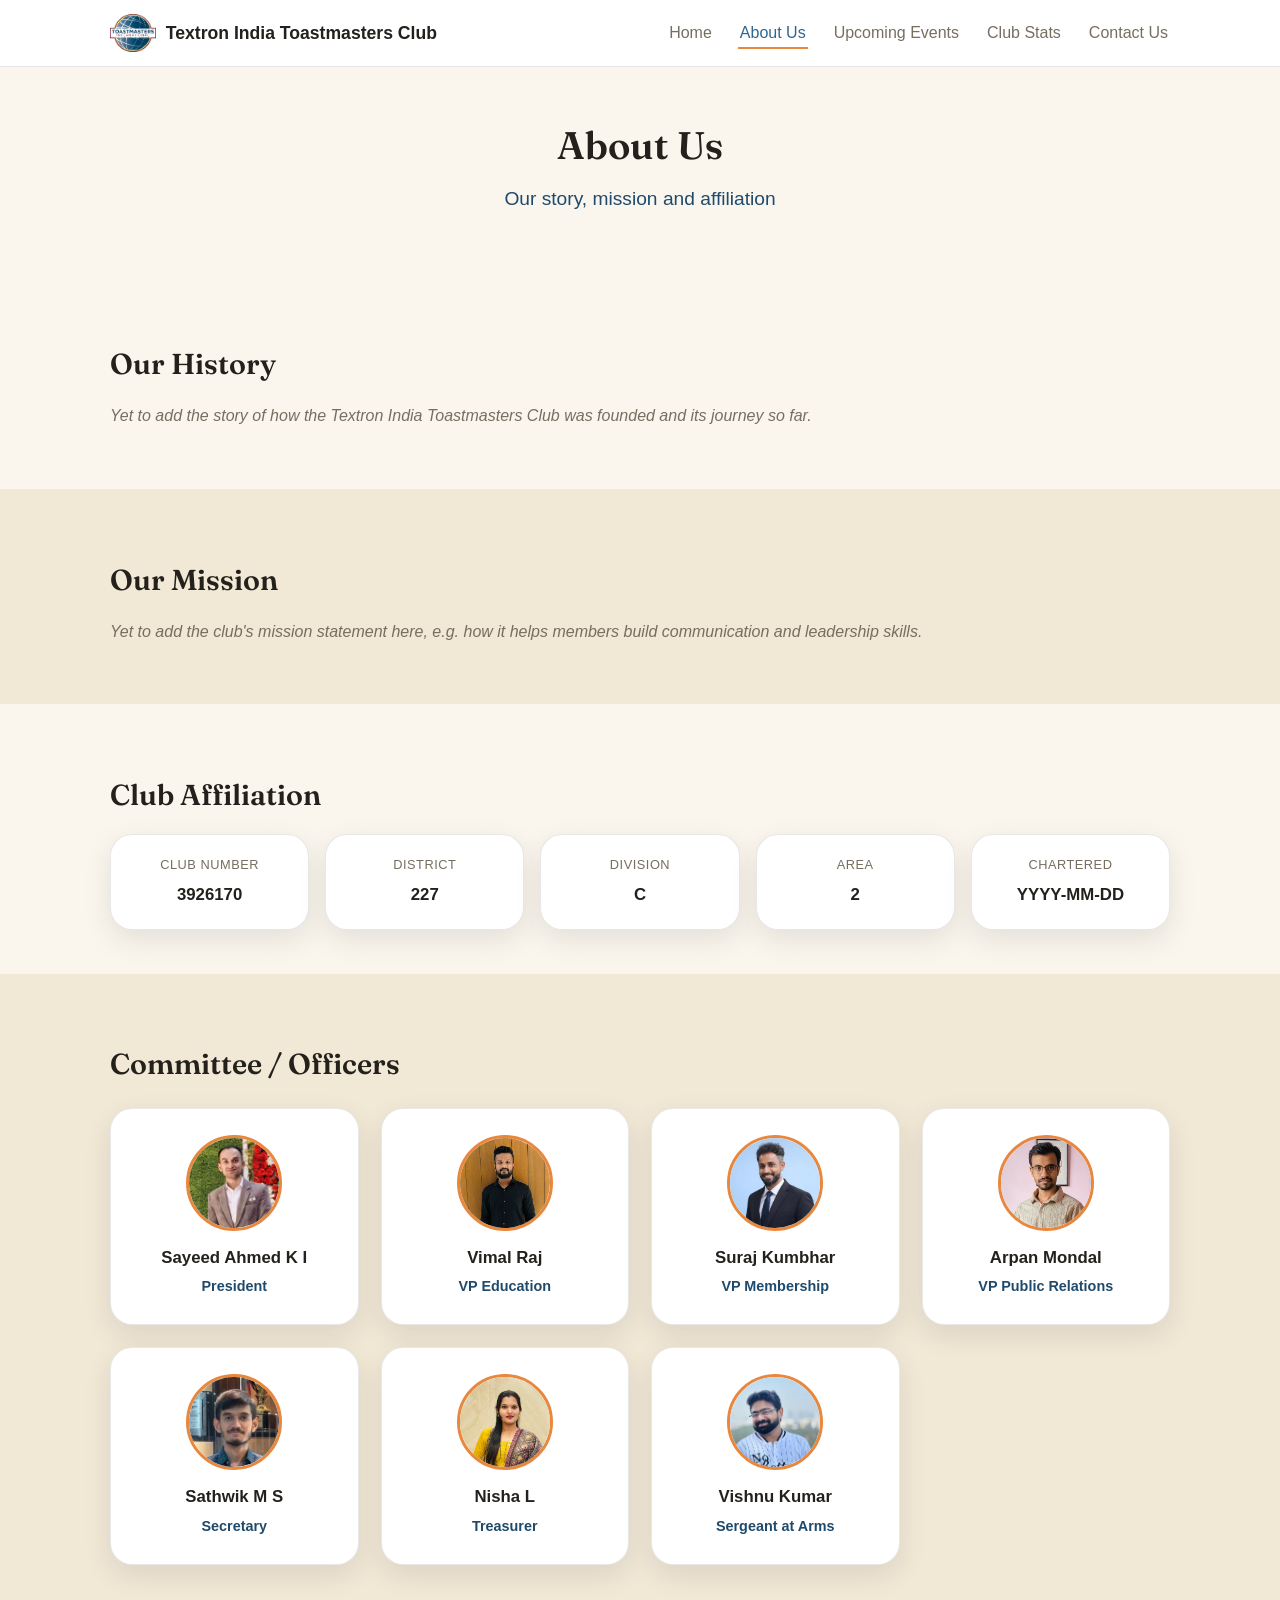
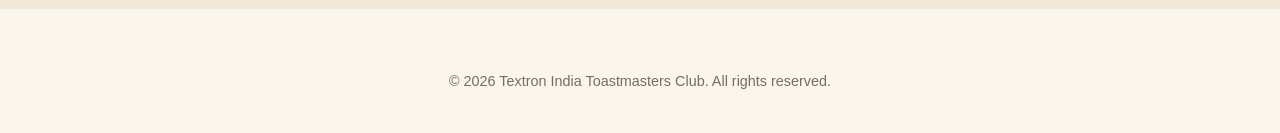
==== about.html @ f353d0d5 "Initial Commit" ====
<!DOCTYPE html>
<html lang="en">
<head>
  <meta charset="UTF-8" />
  <meta name="viewport" content="width=device-width, initial-scale=1.0" />
  <title>Textron India Toastmasters Club | About Us</title>
  <meta name="description" content="Learn about the Textron India Toastmasters Club's history, mission and affiliation." />
  <link rel="icon" type="image/png" href="assets/favicon.png" />
  <link rel="stylesheet" href="css/style.css" />
</head>
<body>
  <header class="site-header">
    <nav class="nav">
      <a href="index.html" class="nav-brand"><img src="assets/logo/toastmasters-logo.png" alt="Toastmasters Logo" class="logo" onerror="this.remove()" /> Textron India Toastmasters Club</a>
      <button class="nav-toggle" aria-label="Toggle navigation">&#9776;</button>
      <ul class="nav-links">
        <li><a href="index.html">Home</a></li>
        <li><a href="about.html">About Us</a></li>
        <li><a href="events.html">Upcoming Events</a></li>
        <li><a href="stats.html">Club Stats</a></li>
        <li><a href="contact.html">Contact Us</a></li>
      </ul>
    </nav>
  </header>

  <main>
    <section class="hero">
      <div class="container">
        <h1>About Us</h1>
        <p class="tagline">Our story, mission and affiliation</p>
      </div>
    </section>

    <section>
      <div class="container">
        <h2>Our History</h2>
        <p id="about-history" class="loading-msg">Loading...</p>
      </div>
    </section>

    <section class="alt">
      <div class="container">
        <h2>Our Mission</h2>
        <p id="about-mission" class="loading-msg">Loading...</p>
      </div>
    </section>

    <section>
      <div class="container">
        <h2>Club Affiliation</h2>
        <div class="info-grid">
          <div class="detail-card">
            <div class="label">Club Number</div>
            <div class="value" id="club-number">-</div>
          </div>
          <div class="detail-card">
            <div class="label">District</div>
            <div class="value" id="club-district">-</div>
          </div>
          <div class="detail-card">
            <div class="label">Division</div>
            <div class="value" id="club-division">-</div>
          </div>
          <div class="detail-card">
            <div class="label">Area</div>
            <div class="value" id="club-area">-</div>
          </div>
          <div class="detail-card">
            <div class="label">Chartered</div>
            <div class="value" id="club-chartered">-</div>
          </div>
        </div>
      </div>
    </section>

    <section class="alt">
      <div class="container">
        <h2>Committee / Officers</h2>
        <div class="officers-grid" id="officers-grid">
          <p class="loading-msg">Loading committee members...</p>
        </div>
      </div>
    </section>
  </main>

  <footer class="site-footer">
    <p>&copy; <span id="footer-year"></span> Textron India Toastmasters Club. All rights reserved.</p>
  </footer>

  <script src="js/main.js"></script>
  <script src="js/about.js"></script>
  <script src="js/committee.js"></script>
</body>
</html>
---- css/style.css ----
/* ---------- Variables ---------- */
@import url("https://fonts.googleapis.com/css2?family=Fraunces:opsz,wght@9..144,600&display=swap");

:root {
  --cream: #faf6ee;
  --cream-soft: #f1e8d6;
  --card-bg: #ffffff;
  --ink: #24211d;
  --text-muted: #766e60;
  --blue: #2f6690;
  --blue-dark: #1f4a6b;
  --orange: #e8873e;
  --orange-dark: #cf7530;
  --border: rgba(36, 33, 29, 0.1);
  --radius: 22px;
  --radius-pill: 999px;
  --shadow: 0 10px 28px rgba(36, 33, 29, 0.1);
  --font-serif: "Fraunces", Georgia, serif;
  --max-width: 1100px;
}

* {
  box-sizing: border-box;
}

html {
  scroll-behavior: smooth;
}

body {
  margin: 0;
  font-family: "Segoe UI", Roboto, Helvetica, Arial, sans-serif;
  color: var(--ink);
  line-height: 1.6;
  background: var(--cream);
  min-height: 100vh;
}

img {
  max-width: 100%;
  display: block;
}

a {
  color: var(--blue);
  text-decoration: none;
}

a:hover {
  text-decoration: underline;
}

.container {
  max-width: var(--max-width);
  margin: 0 auto;
  padding: 0 20px;
}

/* ---------- Card helper ---------- */
.site-header,
.detail-card,
.officer-card {
  background: var(--card-bg);
  border: 1px solid var(--border);
}

/* ---------- Header / Nav ---------- */
.site-header {
  position: sticky;
  top: 0;
  z-index: 100;
  border-left: none;
  border-right: none;
  border-top: none;
}

.nav {
  display: flex;
  align-items: center;
  justify-content: space-between;
  padding: 14px 20px;
  max-width: var(--max-width);
  margin: 0 auto;
}

.nav-brand {
  display: flex;
  align-items: center;
  gap: 10px;
  font-weight: 700;
  font-size: 1.1rem;
  color: var(--ink);
}

.nav-brand:hover {
  text-decoration: none;
}

.logo {
  height: 38px;
  width: auto;
}

.nav-links {
  display: flex;
  gap: 24px;
  list-style: none;
  margin: 0;
  padding: 0;
}

.nav-links a {
  color: var(--text-muted);
  font-weight: 500;
  padding: 6px 2px;
  border-bottom: 2px solid transparent;
}

.nav-links a:hover,
.nav-links a.active {
  color: var(--blue);
  border-bottom-color: var(--orange);
  text-decoration: none;
}

.nav-toggle {
  display: none;
  background: none;
  border: none;
  font-size: 1.6rem;
  cursor: pointer;
  color: var(--ink);
}

@media (max-width: 720px) {
  .nav-toggle {
    display: block;
  }

  .nav-links {
    position: absolute;
    top: 100%;
    left: 0;
    right: 0;
    background: var(--card-bg);
    flex-direction: column;
    gap: 0;
    display: none;
    border-bottom: 1px solid var(--border);
  }

  .nav-links.open {
    display: flex;
  }

  .nav-links li {
    border-top: 1px solid var(--border);
  }

  .nav-links a {
    display: block;
    padding: 14px 20px;
  }
}

/* ---------- Hero ---------- */
.hero {
  text-align: center;
  padding: 48px 20px 40px;
}

.hero h1 {
  font-size: 2.4rem;
  margin: 0 0 8px;
  font-family: var(--font-serif);
  font-weight: 600;
  color: var(--ink);
}

.hero p.tagline {
  font-size: 1.2rem;
  color: var(--blue-dark);
  margin: 0 0 18px;
}

.month-picker {
  display: inline-flex;
  align-items: center;
  gap: 10px;
  background: var(--card-bg);
  border: 1px solid var(--border);
  border-radius: var(--radius-pill);
  padding: 8px 18px;
  box-shadow: var(--shadow);
}

.month-picker label {
  font-size: 0.8rem;
  text-transform: uppercase;
  letter-spacing: 0.04em;
  color: var(--text-muted);
  font-weight: 600;
}

.month-picker select {
  border: none;
  background: transparent;
  font-weight: 700;
  color: var(--ink);
  font-size: 0.95rem;
  cursor: pointer;
}

.countdown-label {
  text-transform: uppercase;
  letter-spacing: 0.08em;
  font-size: 0.85rem;
  color: var(--text-muted);
  margin-bottom: 8px;
}

.btn {
  display: inline-block;
  background: var(--orange);
  color: #fff;
  font-weight: 700;
  padding: 12px 28px;
  border-radius: var(--radius-pill);
  border: none;
  cursor: pointer;
  font-size: 1rem;
}

.btn:hover {
  background: var(--orange-dark);
  text-decoration: none;
}

/* ---------- Countdown (flip clock) ---------- */
.countdown {
  display: flex;
  justify-content: center;
  gap: 10px;
  margin: 8px 0 20px;
  flex-wrap: wrap;
}

.countdown-box {
  position: relative;
  background: var(--card-bg);
  border: 1px solid var(--border);
  border-radius: 10px;
  padding: 16px 16px 12px;
  min-width: 76px;
  box-shadow: var(--shadow);
  overflow: hidden;
}

/* the crease down the middle, like a real flip-clock tile */
.countdown-box::before {
  content: "";
  position: absolute;
  top: 50%;
  left: 0;
  right: 0;
  height: 2px;
  background: var(--border);
  transform: translateY(-50%);
}

.countdown-box .num {
  position: relative;
  font-family: "Courier New", monospace;
  font-size: 2rem;
  font-weight: 700;
  display: block;
  line-height: 1;
  color: var(--orange);
}

.countdown-box .label {
  position: relative;
  font-size: 0.65rem;
  text-transform: uppercase;
  letter-spacing: 0.08em;
  color: var(--text-muted);
  margin-top: 8px;
  display: block;
}

.happening-now {
  display: inline-block;
  background: var(--orange);
  color: #fff;
  font-weight: 700;
  font-size: 1.1rem;
  padding: 14px 28px;
  border-radius: var(--radius-pill);
  box-shadow: var(--shadow);
}

/* ---------- Sections ---------- */
section {
  padding: 44px 0;
}

section.alt {
  background: var(--cream-soft);
}

h2 {
  font-family: var(--font-serif);
  font-size: 1.8rem;
  font-weight: 600;
  color: var(--ink);
  margin-bottom: 16px;
}

.meeting-details {
  display: grid;
  grid-template-columns: repeat(auto-fit, minmax(200px, 1fr));
  gap: 18px;
  margin-top: 18px;
}

.detail-card {
  border-radius: var(--radius);
  padding: 20px;
  box-shadow: var(--shadow);
}

.detail-card .label {
  font-size: 0.8rem;
  text-transform: uppercase;
  color: var(--text-muted);
  letter-spacing: 0.04em;
  margin-bottom: 6px;
}

.detail-card .value {
  font-weight: 600;
  font-size: 1.05rem;
}

.contact-card {
  display: block;
  color: inherit;
  transition: transform 0.15s ease;
}

.contact-card:hover {
  transform: translateY(-3px);
  text-decoration: none;
}

.contact-card .value {
  color: var(--blue-dark);
  word-break: break-word;
}

/* ---------- About page grid ---------- */
.info-grid {
  display: grid;
  grid-template-columns: repeat(auto-fit, minmax(150px, 1fr));
  gap: 16px;
  margin-top: 16px;
}

.info-grid .detail-card {
  text-align: center;
}

/* ---------- Committee cards ---------- */
.officers-grid {
  display: grid;
  grid-template-columns: repeat(auto-fit, minmax(220px, 1fr));
  gap: 22px;
  margin-top: 20px;
}

.officer-card {
  border-radius: var(--radius);
  text-align: center;
  padding: 26px 18px;
  box-shadow: var(--shadow);
}

.officer-photo {
  width: 96px;
  height: 96px;
  border-radius: 50%;
  margin: 0 auto 14px;
  object-fit: cover;
  border: 3px solid var(--orange);
}

.officer-photo.initials {
  display: flex;
  align-items: center;
  justify-content: center;
  background: var(--blue);
  color: #fff;
  font-weight: 700;
  font-size: 1.4rem;
}

.officer-card h3 {
  margin: 0 0 4px;
  font-size: 1.05rem;
}

.officer-card .role {
  color: var(--blue-dark);
  font-weight: 600;
  font-size: 0.9rem;
}

/* ---------- Section head + Show all button ---------- */
.section-head {
  display: flex;
  align-items: center;
  justify-content: space-between;
  gap: 12px;
  flex-wrap: wrap;
}

.section-head h2 {
  margin-bottom: 0;
}

.btn-link {
  background: var(--card-bg);
  border: 1px solid var(--border);
  color: var(--blue-dark);
  font-weight: 600;
  font-size: 0.85rem;
  padding: 8px 18px;
  border-radius: var(--radius-pill);
  cursor: pointer;
}

.btn-link:hover {
  background: var(--cream-soft);
}

/* ---------- Leaderboards (podium + rings) ---------- */
.chart {
  margin-top: 20px;
}

.podium {
  display: flex;
  align-items: flex-end;
  justify-content: center;
  gap: 18px;
  flex-wrap: wrap;
}

.podium-card {
  background: var(--card-bg);
  border: 2px solid var(--orange);
  border-radius: var(--radius);
  box-shadow: var(--shadow);
  padding: 22px 16px;
  width: 190px;
  text-align: center;
}

.podium-card.rank-1 {
  order: 2;
  padding-top: 30px;
  padding-bottom: 30px;
}

.podium-card.rank-2 {
  order: 1;
}

.podium-card.rank-3 {
  order: 3;
}

.ring {
  width: 84px;
  height: 84px;
  border-radius: 50%;
  margin: 0 auto 12px;
  display: flex;
  align-items: center;
  justify-content: center;
}

.ring-inner {
  width: 64px;
  height: 64px;
  border-radius: 50%;
  background: var(--card-bg);
  display: flex;
  align-items: center;
  justify-content: center;
  font-size: 1.4rem;
  font-weight: 700;
  color: var(--ink);
}

.podium-kicker {
  font-size: 0.65rem;
  font-weight: 700;
  text-transform: uppercase;
  letter-spacing: 0.06em;
  color: var(--orange-dark);
  margin-bottom: 2px;
}

.podium-name {
  font-weight: 700;
  font-size: 0.95rem;
  overflow: hidden;
  text-overflow: ellipsis;
  white-space: nowrap;
}

.podium-value {
  color: var(--text-muted);
  font-size: 0.8rem;
  margin-top: 4px;
}

.rest-list {
  max-width: 560px;
  margin: 20px auto 0;
  display: flex;
  flex-direction: column;
  gap: 10px;
}

.rest-row {
  display: flex;
  align-items: center;
  gap: 14px;
  background: var(--card-bg);
  border: 1px solid var(--border);
  border-radius: var(--radius-pill);
  padding: 10px 20px;
}

.rest-rank {
  font-weight: 700;
  color: var(--text-muted);
  width: 24px;
  flex-shrink: 0;
}

.rest-kicker {
  font-size: 0.65rem;
  font-weight: 700;
  text-transform: uppercase;
  letter-spacing: 0.06em;
  color: var(--orange-dark);
  flex-shrink: 0;
}

.rest-name {
  flex: 1;
  font-weight: 600;
  overflow: hidden;
  text-overflow: ellipsis;
  white-space: nowrap;
}

.rest-value {
  color: var(--orange-dark);
  font-weight: 700;
  font-size: 0.9rem;
}

/* ---------- Stats tables (used inside modals) ---------- */
.stats-table {
  width: 100%;
  border-collapse: collapse;
  min-width: 480px;
}

.stats-table th,
.stats-table td {
  text-align: left;
  padding: 12px 18px;
  border-bottom: 1px solid var(--border);
  white-space: nowrap;
}

.stats-table th {
  color: var(--text-muted);
  text-transform: uppercase;
  font-size: 0.75rem;
  letter-spacing: 0.04em;
}

.stats-table tbody tr:last-child td {
  border-bottom: none;
}

.stats-table tbody tr:nth-child(-n + 3) td:first-child {
  color: var(--orange);
  font-weight: 700;
}

/* ---------- People's Choice Awards ---------- */
.pca-list {
  display: grid;
  grid-template-columns: repeat(auto-fit, minmax(240px, 1fr));
  gap: 18px;
  margin-top: 18px;
}

.pca-card {
  text-align: left;
  background: var(--card-bg);
  border: 1px solid var(--border);
  border-radius: var(--radius);
  box-shadow: var(--shadow);
  padding: 20px;
}

.pca-date {
  font-family: var(--font-serif);
  font-weight: 600;
  font-size: 1.05rem;
}

.pca-awards {
  list-style: none;
  margin: 10px 0 0;
  padding: 0;
}

.pca-awards li {
  padding: 6px 0;
  border-top: 1px solid var(--border);
  font-weight: 600;
}

.pca-awards li:first-child {
  border-top: none;
}

.pca-awards .label {
  display: block;
  font-size: 0.7rem;
  text-transform: uppercase;
  letter-spacing: 0.04em;
  color: var(--text-muted);
  font-weight: 500;
}

/* ---------- Modals ---------- */
.modal {
  border: none;
  border-radius: var(--radius);
  box-shadow: var(--shadow);
  padding: 0;
  width: min(720px, 92vw);
  max-height: 82vh;
}

.modal::backdrop {
  background: rgba(36, 33, 29, 0.5);
}

.modal-header {
  display: flex;
  align-items: center;
  justify-content: space-between;
  padding: 18px 22px;
  border-bottom: 1px solid var(--border);
}

.modal-header h3 {
  font-family: var(--font-serif);
  margin: 0;
}

.modal-close {
  background: none;
  border: none;
  font-size: 1.4rem;
  line-height: 1;
  cursor: pointer;
  color: var(--text-muted);
}

.modal-close:hover {
  color: var(--ink);
}

.modal-body {
  padding: 18px 22px 22px;
  overflow: auto;
  max-height: calc(82vh - 64px);
}

.modal-body .pca-list {
  margin-top: 0;
}

/* ---------- Upcoming Events ---------- */
.events-grid {
  display: grid;
  grid-template-columns: repeat(auto-fit, minmax(300px, 1fr));
  gap: 24px;
  margin-top: 20px;
}

.event-card {
  background: var(--card-bg);
  border: 1px solid var(--border);
  border-radius: var(--radius);
  box-shadow: var(--shadow);
  overflow: hidden;
  cursor: pointer;
  transition: transform 0.15s ease;
}

.event-card:hover {
  transform: translateY(-4px);
}

.event-poster {
  width: 100%;
  aspect-ratio: 297 / 210;
  object-fit: contain;
  background: var(--cream-soft);
}

.event-meta {
  display: flex;
  justify-content: space-between;
  align-items: center;
  gap: 10px;
  padding: 14px 18px;
  border-top: 1px solid var(--border);
}

.event-date {
  font-size: 0.8rem;
  color: var(--blue-dark);
  font-weight: 600;
  white-space: nowrap;
}

.event-title {
  font-weight: 700;
  overflow: hidden;
  text-overflow: ellipsis;
  white-space: nowrap;
}

.modal-lightbox {
  width: min(900px, 94vw);
}

.modal-lightbox .modal-body {
  padding: 18px;
  display: flex;
  justify-content: center;
}

.modal-lightbox img {
  max-width: 100%;
  max-height: 76vh;
  border-radius: 8px;
}

/* ---------- Footer ---------- */
.site-footer {
  text-align: center;
  padding: 26px 20px;
  font-size: 0.9rem;
  color: var(--text-muted);
  margin-top: 20px;
}

.site-footer a {
  color: var(--blue-dark);
}

/* ---------- Utility ---------- */
.text-center {
  text-align: center;
}

.loading-msg {
  color: var(--text-muted);
  font-style: italic;
}

/* hidden easter egg link - looks like plain text on purpose */
.easter-egg {
  color: inherit;
  text-decoration: none;
  cursor: pointer;
}

/* ---------- Secret page ---------- */
.secret-hero {
  min-height: 100vh;
  display: flex;
  align-items: center;
  justify-content: center;
  padding: 20px;
}

.secret-message {
  font-family: var(--font-serif);
  font-size: 1.6rem;
  line-height: 1.5;
  color: var(--ink);
  max-width: 640px;
  margin: 0 auto 24px;
}
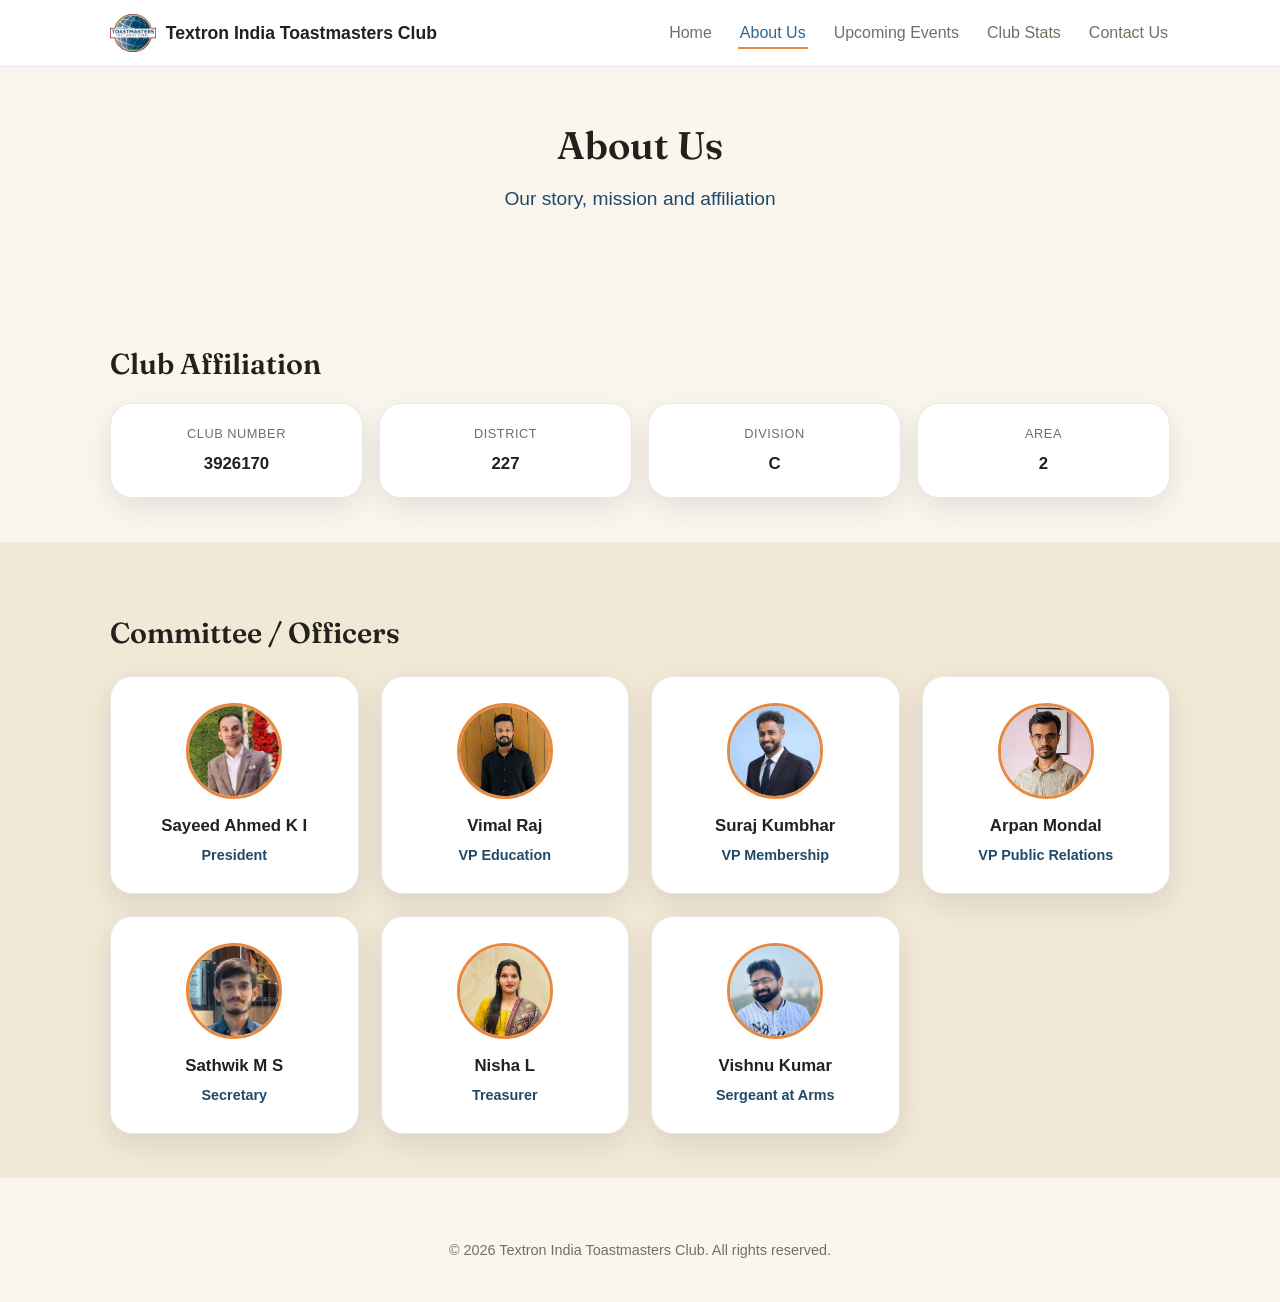
==== commit 8f756e71: "Updated to aug stats and updated about page" ====
--- a/about.html
+++ b/about.html
@@ -33,20 +33,6 @@
 
     <section>
       <div class="container">
-        <h2>Our History</h2>
-        <p id="about-history" class="loading-msg">Loading...</p>
-      </div>
-    </section>
-
-    <section class="alt">
-      <div class="container">
-        <h2>Our Mission</h2>
-        <p id="about-mission" class="loading-msg">Loading...</p>
-      </div>
-    </section>
-
-    <section>
-      <div class="container">
         <h2>Club Affiliation</h2>
         <div class="info-grid">
           <div class="detail-card">
@@ -64,10 +50,6 @@
           <div class="detail-card">
             <div class="label">Area</div>
             <div class="value" id="club-area">-</div>
-          </div>
-          <div class="detail-card">
-            <div class="label">Chartered</div>
-            <div class="value" id="club-chartered">-</div>
           </div>
         </div>
       </div>
--- a/css/style.css
+++ b/css/style.css
@@ -342,20 +342,84 @@
   font-size: 1.05rem;
 }
 
-.contact-card {
-  display: block;
-  color: inherit;
-  transition: transform 0.15s ease;
-}
-
-.contact-card:hover {
-  transform: translateY(-3px);
-  text-decoration: none;
-}
-
-.contact-card .value {
-  color: var(--blue-dark);
-  word-break: break-word;
+/* ---------- Contact form ---------- */
+.contact-form {
+  max-width: 640px;
+  margin: 18px auto 0;
+  background: var(--card-bg);
+  border: 1px solid var(--border);
+  border-radius: var(--radius);
+  padding: 28px;
+  box-shadow: var(--shadow);
+  display: grid;
+  gap: 18px;
+}
+
+.form-row {
+  display: grid;
+  grid-template-columns: 1fr 1fr;
+  gap: 18px;
+}
+
+@media (max-width: 560px) {
+  .form-row {
+    grid-template-columns: 1fr;
+  }
+}
+
+.form-group {
+  display: grid;
+  gap: 6px;
+}
+
+.form-group label {
+  font-size: 0.8rem;
+  text-transform: uppercase;
+  letter-spacing: 0.04em;
+  color: var(--text-muted);
+  font-weight: 600;
+}
+
+.form-group label .optional {
+  text-transform: none;
+  font-weight: 400;
+  letter-spacing: normal;
+}
+
+.form-group input,
+.form-group textarea,
+.form-group select {
+  font: inherit;
+  padding: 12px 14px;
+  border: 1px solid var(--border);
+  border-radius: 12px;
+  background: var(--cream);
+  color: var(--ink);
+  resize: vertical;
+}
+
+.form-group select {
+  cursor: pointer;
+}
+
+.form-group input:focus,
+.form-group textarea:focus,
+.form-group select:focus {
+  outline: 2px solid var(--blue);
+  outline-offset: 1px;
+}
+
+.form-status {
+  font-weight: 600;
+  min-height: 1.2em;
+}
+
+.form-status.success {
+  color: #2f7a4d;
+}
+
+.form-status.error {
+  color: #b3261e;
 }
 
 /* ---------- About page grid ---------- */
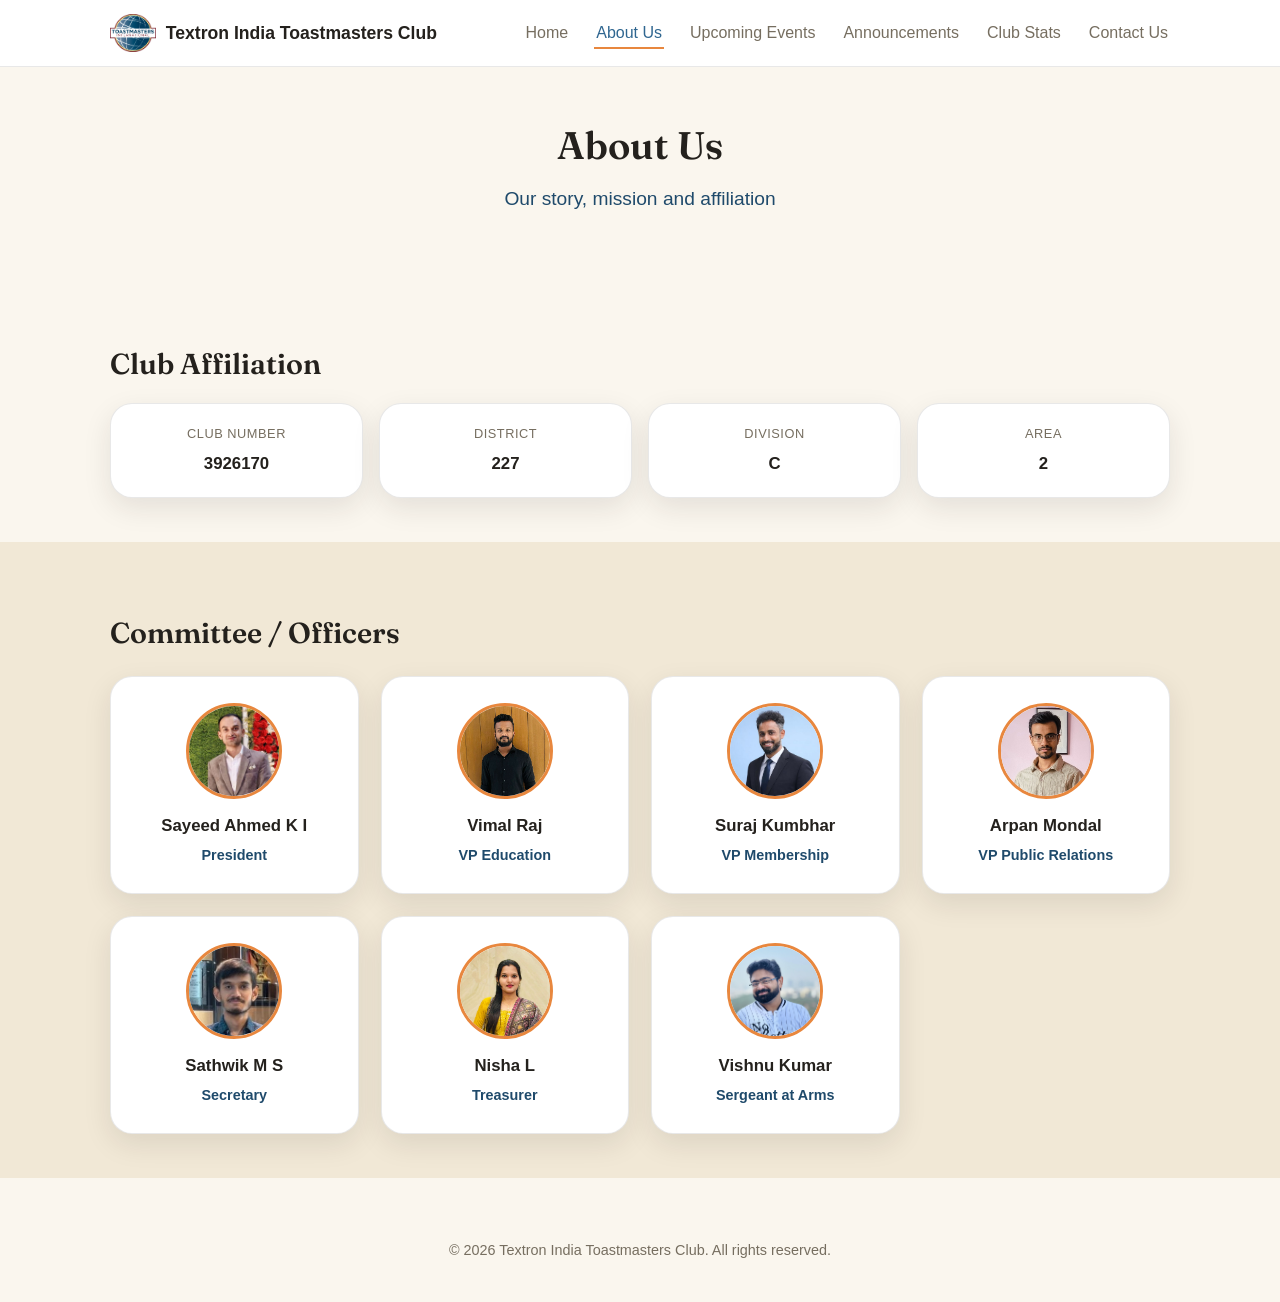
==== commit edfc6e9c: "Added announcements page and updated stats" ====
--- a/about.html
+++ b/about.html
@@ -17,6 +17,7 @@
         <li><a href="index.html">Home</a></li>
         <li><a href="about.html">About Us</a></li>
         <li><a href="events.html">Upcoming Events</a></li>
+        <li><a href="announcements.html">Announcements</a></li>
         <li><a href="stats.html">Club Stats</a></li>
         <li><a href="contact.html">Contact Us</a></li>
       </ul>
--- a/css/style.css
+++ b/css/style.css
@@ -835,6 +835,64 @@
   border-radius: 8px;
 }
 
+/* ---------- Announcements ---------- */
+.announcements-feed {
+  max-width: 640px;
+  margin: 0 auto;
+  display: flex;
+  flex-direction: column;
+  gap: 20px;
+}
+
+.post-card {
+  background: var(--card-bg);
+  border: 1px solid var(--border);
+  border-radius: var(--radius);
+  box-shadow: var(--shadow);
+  padding: 18px 20px;
+}
+
+.post-header {
+  display: flex;
+  align-items: center;
+  gap: 12px;
+  margin-bottom: 10px;
+}
+
+.post-avatar {
+  width: 42px;
+  height: 42px;
+  border-radius: 50%;
+  object-fit: contain;
+  background: var(--cream-soft);
+}
+
+.post-author {
+  font-weight: 700;
+}
+
+.post-date {
+  font-size: 0.8rem;
+  color: var(--text-muted);
+}
+
+.post-title {
+  margin: 0 0 8px;
+  font-size: 1.15rem;
+}
+
+.post-text {
+  white-space: pre-line;
+  margin: 0 0 12px;
+}
+
+.post-image {
+  display: block;
+  width: 100%;
+  border-radius: 14px;
+  border: 1px solid var(--border);
+}
+
 /* ---------- Footer ---------- */
 .site-footer {
   text-align: center;
